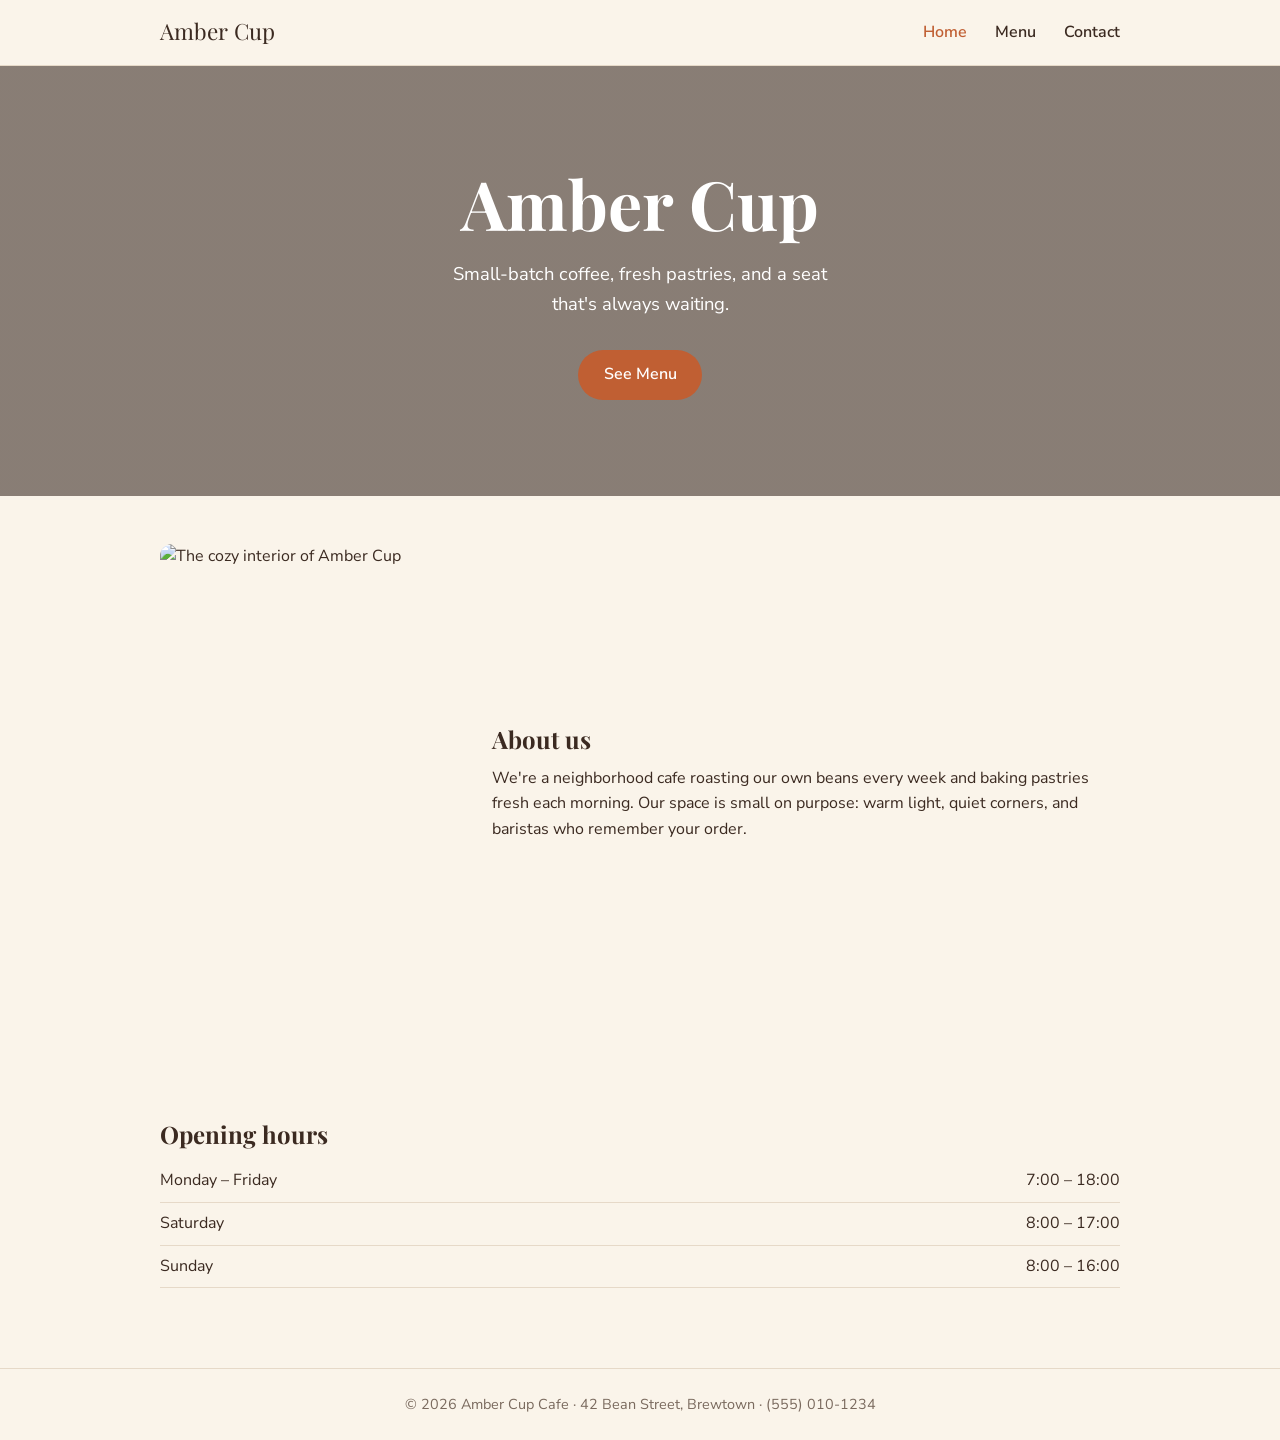
==== index.html @ 19cf6f63 "Initial commit: cafe website" ====
<!DOCTYPE html>
<html lang="en">
<head>
  <meta charset="UTF-8">
  <meta name="viewport" content="width=device-width, initial-scale=1.0">
  <title>Amber Cup Cafe | Home</title>

  <link rel="preconnect" href="https://fonts.googleapis.com">
  <link rel="preconnect" href="https://fonts.gstatic.com" crossorigin>
  <link href="https://fonts.googleapis.com/css2?family=Nunito+Sans:wght@400;600;700&family=Playfair+Display:wght@500;700&display=swap" rel="stylesheet">

  <link rel="stylesheet" href="css/style.css">
</head>
<body>

  <header class="site-header">
    <nav class="nav container" aria-label="Main navigation">
      <a href="index.html" class="brand">Amber Cup</a>
      <button class="nav-toggle" aria-expanded="false" aria-controls="nav-menu">
        <span class="bar"></span>
        <span class="bar"></span>
        <span class="bar"></span>
        <span class="sr-only">Toggle navigation</span>
      </button>
      <ul id="nav-menu" class="nav-menu">
        <li><a href="index.html" class="active" aria-current="page">Home</a></li>
        <li><a href="menu.html">Menu</a></li>
        <li><a href="contact.html">Contact</a></li>
      </ul>
    </nav>
  </header>

  <main>

    <!-- Hero -->
    <section class="hero">
      <div class="container">
        <h1>Amber Cup</h1>
        <p class="tagline">Small-batch coffee, fresh pastries, and a seat that's always waiting.</p>
        <a href="menu.html" class="btn">See Menu</a>
      </div>
    </section>

    <!-- About -->
    <section class="about container">
      <!-- Placeholder photo (picsum.photos); swap for a real one later -->
      <img
        src="https://picsum.photos/seed/ambercup-cafe/640/480"
        alt="The cozy interior of Amber Cup"
        width="640" height="480">
      <div>
        <h2>About us</h2>
        <p>We're a neighborhood cafe roasting our own beans every week and baking pastries fresh each morning. Our space is small on purpose: warm light, quiet corners, and baristas who remember your order.</p>
      </div>
    </section>

    <!-- Opening hours -->
    <section class="hours container">
      <h2>Opening hours</h2>
      <dl class="hours-list">
        <div>
          <dt>Monday &ndash; Friday</dt>
          <dd>7:00 &ndash; 18:00</dd>
        </div>
        <div>
          <dt>Saturday</dt>
          <dd>8:00 &ndash; 17:00</dd>
        </div>
        <div>
          <dt>Sunday</dt>
          <dd>8:00 &ndash; 16:00</dd>
        </div>
      </dl>
    </section>

  </main>

  <footer class="site-footer">
    <div class="container">
      <p>&copy; 2026 Amber Cup Cafe &middot; 42 Bean Street, Brewtown &middot; (555) 010-1234</p>
    </div>
  </footer>

  <script src="js/script.js"></script>
</body>
</html>
---- css/style.css ----
/* ============================================================
   Amber Cup — global stylesheet

   Mobile-first: base styles below target small screens.
   The @media block at the bottom widens the layout for
   tablets/desktops.
   ============================================================ */

/* --- Design tokens ------------------------------------------ */
:root {
  --color-bg: #faf4ea;         /* warm cream */
  --color-surface: #ffffff;
  --color-text: #3b2a21;       /* espresso brown */
  --color-muted: #7a6a5e;
  --color-accent: #c05f33;     /* terracotta */
  --color-accent-dark: #9d4b27;
  --color-border: #e6d9c8;
  --color-error: #b3402a;

  --font-heading: "Playfair Display", Georgia, serif;
  --font-body: "Nunito Sans", Arial, sans-serif;
}

/* --- Reset / base -------------------------------------------- */
*,
*::before,
*::after {
  box-sizing: border-box;
  margin: 0;
}

body {
  font-family: var(--font-body);
  color: var(--color-text);
  background-color: var(--color-bg);
  line-height: 1.6;
}

h1, h2, h3 {
  font-family: var(--font-heading);
  font-weight: 700;
  line-height: 1.2;
}

img {
  max-width: 100%;
}

[hidden] {
  display: none !important; /* beats any display rule we add elsewhere */
}

.container {
  width: min(100% - 2.5rem, 60rem);
  margin-inline: auto;
}

.narrow {
  width: min(100% - 2.5rem, 48rem);
}

/* Visually hidden but available to screen readers */
.sr-only {
  position: absolute;
  width: 1px;
  height: 1px;
  overflow: hidden;
  clip: rect(0 0 0 0);
  white-space: nowrap;
}

/* --- Header / navigation ------------------------------------- */
.site-header {
  background-color: var(--color-bg);
  border-bottom: 1px solid var(--color-border);
  position: sticky;
  top: 0;
  z-index: 10; /* keep the mobile dropdown above page content */
}

.nav {
  display: flex;
  align-items: center;
  justify-content: space-between;
  padding-block: 0.9rem;
}

.brand {
  font-family: var(--font-heading);
  font-size: 1.4rem;
  color: var(--color-text);
  text-decoration: none;
}

/* Hamburger button — shown only on small screens */
.nav-toggle {
  display: flex;
  flex-direction: column;
  gap: 5px;
  padding: 0.35rem;
  background: none;
  border: none;
  cursor: pointer;
}

.bar {
  width: 22px;
  height: 2px;
  background-color: var(--color-text);
  transition: transform 0.2s ease, opacity 0.2s ease;
}

/* Turn the three bars into an X while the menu is open */
.nav-toggle.open .bar:nth-child(1) { transform: translateY(7px) rotate(45deg); }
.nav-toggle.open .bar:nth-child(2) { opacity: 0; }
.nav-toggle.open .bar:nth-child(3) { transform: translateY(-7px) rotate(-45deg); }

/* Menu list: full-width dropdown on mobile… */
.nav-menu {
  display: none;
  position: absolute;
  left: 0;
  right: 0;
  top: 100%; /* sit just under the sticky header */
  flex-direction: column;
  gap: 0.25rem;
  list-style: none;
  padding: 1rem 1.25rem;
  background-color: var(--color-bg);
  border-bottom: 1px solid var(--color-border);
}

.nav-menu.open { display: flex; }

.nav-menu a {
  display: block;
  padding: 0.5rem 0;
  color: var(--color-text);
  text-decoration: none;
  font-weight: 600;
}

.nav-menu a:hover,
.nav-menu a.active { color: var(--color-accent); }

/* --- Buttons -------------------------------------------------- */
.btn {
  display: inline-block;
  padding: 0.75rem 1.6rem;
  background-color: var(--color-accent);
  color: #fff;
  font-family: var(--font-body);
  font-size: 1rem;
  font-weight: 600;
  text-align: center;
  text-decoration: none;
  border: none;
  border-radius: 999px;
  cursor: pointer;
  transition: background-color 0.15s ease;
}

.btn:hover { background-color: var(--color-accent-dark); }

/* --- Hero (home) ---------------------------------------------- */
.hero {
  /* Placeholder photo with a dark overlay so white text stays readable */
  background-image:
    linear-gradient(rgba(43, 28, 20, 0.55), rgba(43, 28, 20, 0.55)),
    url("https://picsum.photos/seed/ambercup-hero/1600/900");
  background-size: cover;
  background-position: center;
  color: #fff;
  text-align: center;
  padding-block: 6rem;
}

.hero h1 {
  font-size: clamp(2.6rem, 8vw, 4.25rem);
}

.tagline {
  max-width: 36ch;
  margin: 1rem auto 2rem;
  font-size: 1.15rem;
}

/* --- About / Hours (home) ------------------------------------- */
.about,
.hours {
  padding-block: 3rem;
}

.about img {
  display: block;
  width: 100%;
  border-radius: 12px;
}

.about p {
  margin-top: 0.75rem;
  max-width: 60ch;
}

.hours h2 { margin-bottom: 0.75rem; }

.hours-list > div {
  display: flex;
  justify-content: space-between;
  gap: 1rem;
  padding: 0.5rem 0;
  border-bottom: 1px solid var(--color-border);
}

/* --- Page intro (menu, contact) -------------------------------- */
.page-intro {
  padding-block: 3rem 1rem;
  text-align: center;
}

.page-intro p {
  color: var(--color-muted);
}

/* --- Menu page -------------------------------------------------- */
.menu-category {
  padding-block: 1.25rem;
}

.menu-category h2 { margin-bottom: 1rem; }

.menu-list {
  list-style: none;
  padding: 0;
  display: grid;
  gap: 1rem;
}

.menu-item {
  display: flex;
  justify-content: space-between;
  align-items: baseline;
  gap: 1rem;
  padding: 1rem 1.25rem;
  background-color: var(--color-surface);
  border: 1px solid var(--color-border);
  border-radius: 12px;
}

.menu-item-info h3 { font-size: 1.05rem; }

.menu-item-info p {
  color: var(--color-muted);
  font-size: 0.95rem;
}

.price {
  font-weight: 700;
  color: var(--color-accent);
  white-space: nowrap;
}

/* --- Contact page ------------------------------------------------ */
.contact-details address {
  font-style: normal;
  line-height: 2;
  margin-bottom: 1rem;
}

.contact-details a { color: var(--color-accent); }

.form-group {
  display: flex;
  flex-direction: column;
  gap: 0.3rem;
  margin-bottom: 1rem;
}

.form-group label { font-weight: 600; }

.form-group input,
.form-group textarea {
  font: inherit;
  color: var(--color-text);
  background-color: var(--color-surface);
  border: 1px solid var(--color-border);
  border-radius: 8px;
  padding: 0.65rem 0.8rem;
}

.form-group input:focus,
.form-group textarea:focus {
  outline: 2px solid var(--color-accent);
  outline-offset: 1px;
}

.error-message {
  min-height: 1.2em;   /* reserve a line so layout doesn't jump */
  color: var(--color-error);
}

.form-group.invalid input,
.form-group.invalid textarea {
  border-color: var(--color-error);
}

.form-success {
  padding: 1.5rem;
  background-color: var(--color-surface);
  border: 1px solid var(--color-border);
  border-left: 4px solid var(--color-accent);
  border-radius: 12px;
}

/* --- Footer -------------------------------------------------------- */
.site-footer {
  margin-top: 2rem;
  padding-block: 1.5rem;
  text-align: center;
  color: var(--color-muted);
  font-size: 0.9rem;
  border-top: 1px solid var(--color-border);
}

/* --- Tablet / desktop ----------------------------------------------- */
@media (min-width: 700px) {
  .nav-toggle { display: none; }

  /* Nav becomes a plain inline row again */
  .nav-menu {
    display: flex;
    position: static;
    flex-direction: row;
    gap: 1.75rem;
    padding: 0;
    border-bottom: none;
  }

  .nav-menu a { padding: 0; }

  .about {
    display: grid;
    grid-template-columns: 300px 1fr;
    gap: 2rem;
    align-items: center;
  }

  .contact-grid {
    display: grid;
    grid-template-columns: 1fr 1.4fr;
    gap: 3rem;
    align-items: start;
  }
}
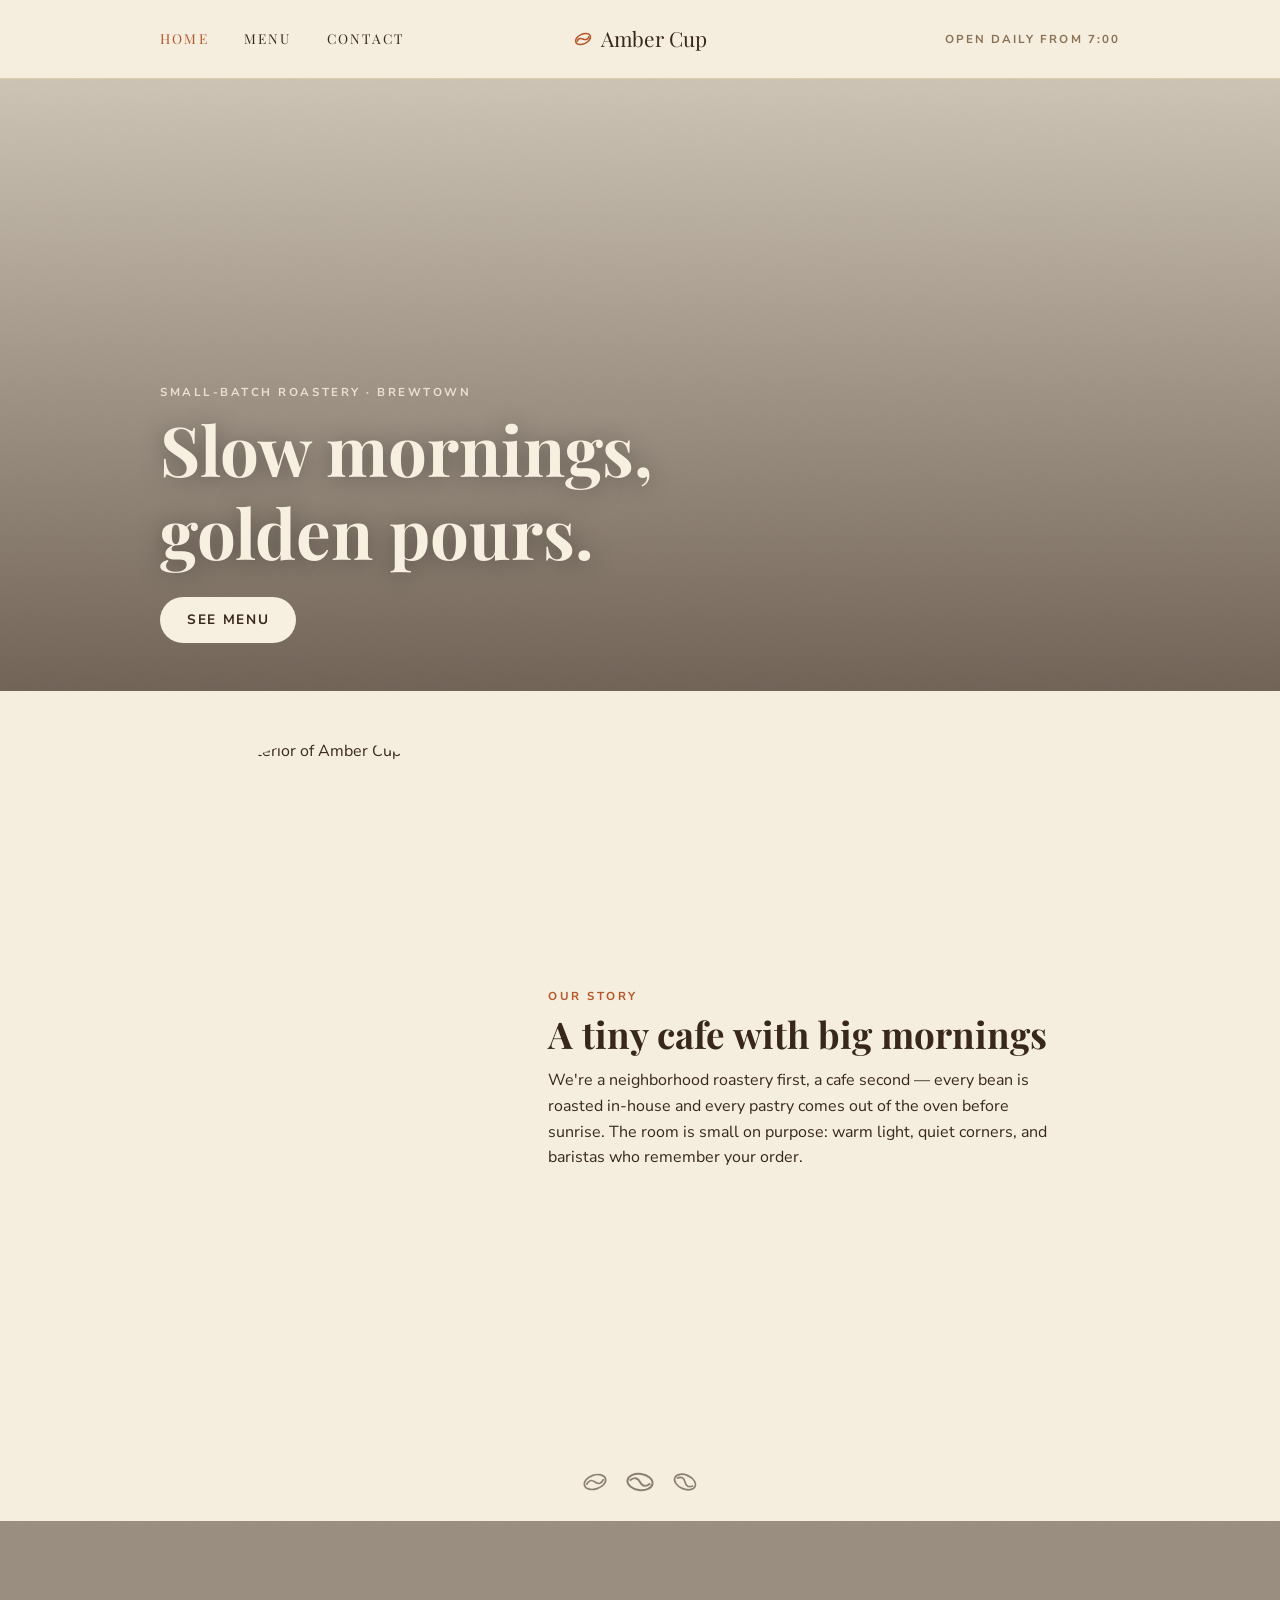
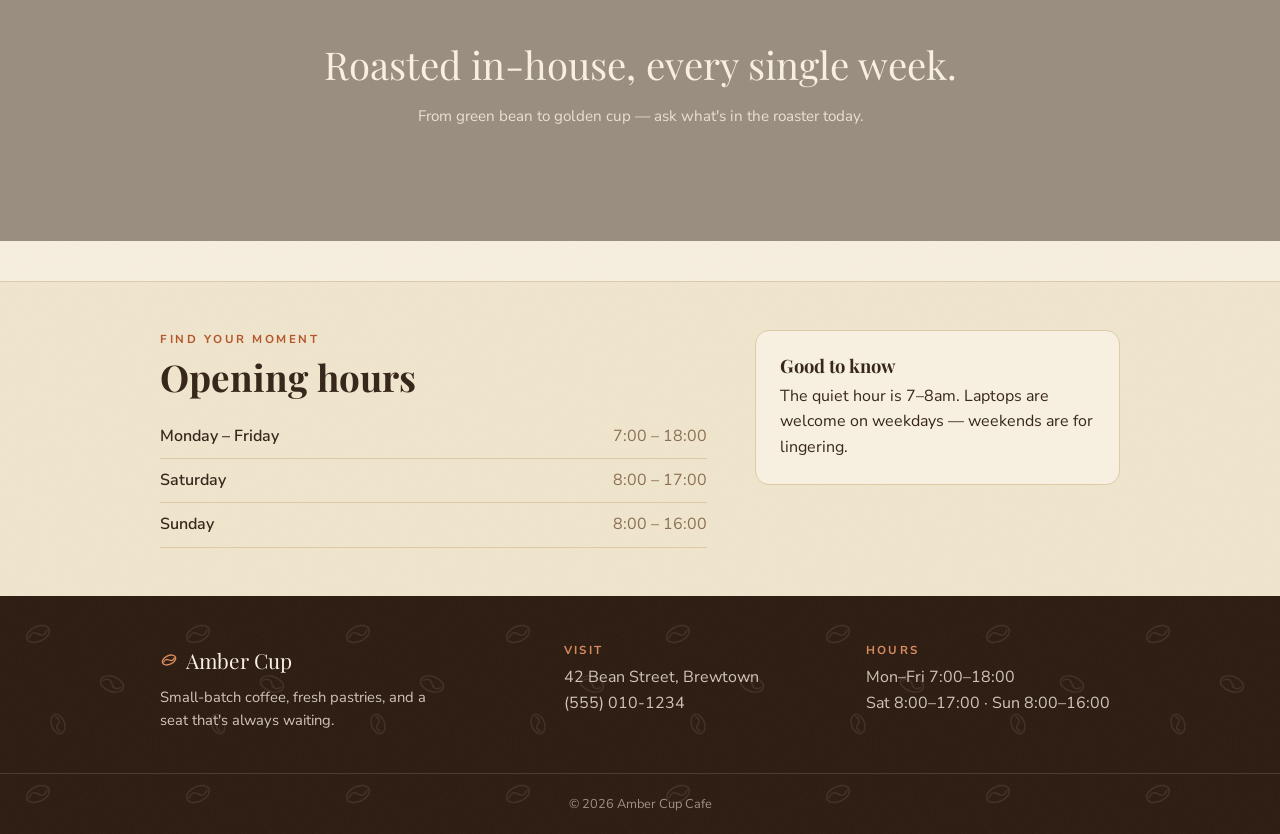
==== commit 14e05315: "added liquid glass header" ====
--- a/index.html
+++ b/index.html
@@ -13,73 +13,129 @@
 </head>
 <body>
 
-  <header class="site-header">
-    <nav class="nav container" aria-label="Main navigation">
-      <a href="index.html" class="brand">Amber Cup</a>
-      <button class="nav-toggle" aria-expanded="false" aria-controls="nav-menu">
-        <span class="bar"></span>
-        <span class="bar"></span>
-        <span class="bar"></span>
-        <span class="sr-only">Toggle navigation</span>
-      </button>
-      <ul id="nav-menu" class="nav-menu">
-        <li><a href="index.html" class="active" aria-current="page">Home</a></li>
-        <li><a href="menu.html">Menu</a></li>
-        <li><a href="contact.html">Contact</a></li>
-      </ul>
-    </nav>
-  </header>
+  <!-- Brown "frame" around the whole site, like a printed menu cover -->
+  <div class="frame">
 
-  <main>
+    <header class="site-header">
+      <nav class="nav container" aria-label="Main navigation">
+        <ul id="nav-menu" class="nav-menu">
+          <li><a href="index.html" class="active" aria-current="page">Home</a></li>
+          <li><a href="menu.html">Menu</a></li>
+          <li><a href="contact.html">Contact</a></li>
+        </ul>
+        <a href="index.html" class="brand">
+          <svg class="brand-mark" viewBox="0 0 24 24" width="20" height="20" aria-hidden="true">
+            <g fill="none" stroke="currentColor" stroke-width="1.8" transform="rotate(-25 12 12)">
+              <ellipse cx="12" cy="12" rx="9.5" ry="5.8"/>
+              <path d="M4 12 Q 8 7.5 12 12 Q 16 16.5 20 12"/>
+            </g>
+          </svg>
+          Amber Cup
+        </a>
+        <p class="nav-note">Open daily from 7:00</p>
+        <button class="nav-toggle" aria-expanded="false" aria-controls="nav-menu">
+          <span class="bar"></span>
+          <span class="bar"></span>
+          <span class="bar"></span>
+          <span class="sr-only">Toggle navigation</span>
+        </button>
+      </nav>
+    </header>
 
-    <!-- Hero -->
-    <section class="hero">
-      <div class="container">
-        <h1>Amber Cup</h1>
-        <p class="tagline">Small-batch coffee, fresh pastries, and a seat that's always waiting.</p>
-        <a href="menu.html" class="btn">See Menu</a>
-      </div>
-    </section>
+    <main>
 
-    <!-- About -->
-    <section class="about container">
-      <!-- Placeholder photo (picsum.photos); swap for a real one later -->
-      <img
-        src="https://picsum.photos/seed/ambercup-cafe/640/480"
-        alt="The cozy interior of Amber Cup"
-        width="640" height="480">
-      <div>
-        <h2>About us</h2>
-        <p>We're a neighborhood cafe roasting our own beans every week and baking pastries fresh each morning. Our space is small on purpose: warm light, quiet corners, and baristas who remember your order.</p>
-      </div>
-    </section>
+      <!-- Hero: warm-graded photo with serif headline, like the inspo shot -->
+      <section class="hero">
+        <div class="container hero-inner">
+          <p class="eyebrow hero-eyebrow">Small-batch roastery &middot; Brewtown</p>
+          <h1>Slow mornings, golden pours.</h1>
+          <a href="menu.html" class="btn btn-light">See Menu</a>
+        </div>
+      </section>
 
-    <!-- Opening hours -->
-    <section class="hours container">
-      <h2>Opening hours</h2>
-      <dl class="hours-list">
+      <!-- About -->
+      <section class="about container">
+        <!-- Placeholder photo (picsum.photos); swap for a real one later -->
+        <img
+          src="https://picsum.photos/seed/ambercup-cafe/560/680"
+          alt="The cozy interior of Amber Cup"
+          width="560" height="680">
+        <div class="about-text">
+          <p class="eyebrow">Our story</p>
+          <h2>A tiny cafe with big mornings</h2>
+          <p>We're a neighborhood roastery first, a cafe second &mdash; every bean is roasted in-house and every pastry comes out of the oven before sunrise. The room is small on purpose: warm light, quiet corners, and baristas who remember your order.</p>
+        </div>
+      </section>
+
+      <div class="bean-divider" aria-hidden="true"></div>
+
+      <!-- Full-width photo strip to break up the page -->
+      <section class="banner">
+        <div class="container">
+          <p class="banner-quote">Roasted in-house, every single week.</p>
+          <p class="banner-sub">From green bean to golden cup &mdash; ask what's in the roaster today.</p>
+        </div>
+      </section>
+
+      <!-- Opening hours -->
+      <section class="hours">
+        <div class="container hours-grid">
+          <div>
+            <p class="eyebrow">Find your moment</p>
+            <h2>Opening hours</h2>
+            <dl class="hours-list">
+              <div>
+                <dt>Monday &ndash; Friday</dt>
+                <dd>7:00 &ndash; 18:00</dd>
+              </div>
+              <div>
+                <dt>Saturday</dt>
+                <dd>8:00 &ndash; 17:00</dd>
+              </div>
+              <div>
+                <dt>Sunday</dt>
+                <dd>8:00 &ndash; 16:00</dd>
+              </div>
+            </dl>
+          </div>
+          <aside class="hours-note">
+            <h3>Good to know</h3>
+            <p>The quiet hour is 7&ndash;8am. Laptops are welcome on weekdays &mdash; weekends are for lingering.</p>
+          </aside>
+        </div>
+      </section>
+
+    </main>
+
+    <footer class="site-footer">
+      <div class="container footer-grid">
         <div>
-          <dt>Monday &ndash; Friday</dt>
-          <dd>7:00 &ndash; 18:00</dd>
+          <p class="footer-brand">
+            <svg class="brand-mark" viewBox="0 0 24 24" width="18" height="18" aria-hidden="true">
+              <g fill="none" stroke="currentColor" stroke-width="1.8" transform="rotate(-25 12 12)">
+                <ellipse cx="12" cy="12" rx="9.5" ry="5.8"/>
+                <path d="M4 12 Q 8 7.5 12 12 Q 16 16.5 20 12"/>
+              </g>
+            </svg>
+            Amber Cup
+          </p>
+          <p class="footer-blurb">Small-batch coffee, fresh pastries, and a seat that's always waiting.</p>
         </div>
         <div>
-          <dt>Saturday</dt>
-          <dd>8:00 &ndash; 17:00</dd>
+          <h2>Visit</h2>
+          <p>42 Bean Street, Brewtown<br>
+          (555) 010-1234</p>
         </div>
         <div>
-          <dt>Sunday</dt>
-          <dd>8:00 &ndash; 16:00</dd>
+          <h2>Hours</h2>
+          <p>Mon&ndash;Fri 7:00&ndash;18:00<br>
+          Sat 8:00&ndash;17:00 &middot; Sun 8:00&ndash;16:00</p>
         </div>
-      </dl>
-    </section>
+      </div>
+      <p class="footer-copy">&copy; 2026 Amber Cup Cafe</p>
+    </footer>
 
-  </main>
-
-  <footer class="site-footer">
-    <div class="container">
-      <p>&copy; 2026 Amber Cup Cafe &middot; 42 Bean Street, Brewtown &middot; (555) 010-1234</p>
-    </div>
-  </footer>
+  </div>
 
   <script src="js/script.js"></script>
 </body>
--- a/css/style.css
+++ b/css/style.css
@@ -1,24 +1,48 @@
 /* ============================================================
    Amber Cup — global stylesheet
-
-   Mobile-first: base styles below target small screens.
-   The @media block at the bottom widens the layout for
-   tablets/desktops.
+   Style: warm minimalist boutique roastery.
+
+   Layout idea: a full-bleed cream page with an espresso-brown
+   footer band. All textures are inline SVG data URIs, so the
+   site still works offline (only fonts + placeholder photos
+   need internet).
+
+   Mobile-first: base styles target small screens; the @media
+   block at the bottom widens the layout for tablets/desktops.
    ============================================================ */
 
 /* --- Design tokens ------------------------------------------ */
 :root {
-  --color-bg: #faf4ea;         /* warm cream */
-  --color-surface: #ffffff;
-  --color-text: #3b2a21;       /* espresso brown */
-  --color-muted: #7a6a5e;
-  --color-accent: #c05f33;     /* terracotta */
-  --color-accent-dark: #9d4b27;
-  --color-border: #e6d9c8;
-  --color-error: #b3402a;
+  --frame: #2b1a0f;          /* deep espresso frame + footer */
+  --cream: #f7efdf;          /* main surface */
+  --cream-soft: #f0e5cd;     /* alternating bands */
+  --kraft: #eadcbc;          /* menu-page paper */
+  --ink: #37281b;            /* body text */
+  --muted: #8a7154;
+  --accent: #b4552a;         /* terracotta */
+  --accent-dark: #8f421f;
+  --line: #ddcba8;
+  --error: #a63a22;
+
+  /* Liquid-glass header */
+  --spring: cubic-bezier(0.34, 1.56, 0.64, 1); /* overshoots slightly, like an iOS spring */
+  --glass-bg: rgba(247, 239, 223, 0.6);
+  --glass-edge: rgba(255, 255, 255, 0.6);
 
   --font-heading: "Playfair Display", Georgia, serif;
   --font-body: "Nunito Sans", Arial, sans-serif;
+
+  /* Fine grain, laid over every cream/brown surface */
+  --tex-grain: url("data:image/svg+xml,%3Csvg xmlns='http://www.w3.org/2000/svg' width='180' height='180'%3E%3Cfilter id='n'%3E%3CfeTurbulence type='fractalNoise' baseFrequency='0.85' numOctaves='2' stitchTiles='stitch'/%3E%3C/filter%3E%3Crect width='180' height='180' filter='url(%23n)' opacity='0.055'/%3E%3C/svg%3E");
+
+  /* Rougher grain for the kraft-paper menu */
+  --tex-grain-rough: url("data:image/svg+xml,%3Csvg xmlns='http://www.w3.org/2000/svg' width='260' height='260'%3E%3Cfilter id='r'%3E%3CfeTurbulence type='fractalNoise' baseFrequency='0.5' numOctaves='3' stitchTiles='stitch'/%3E%3C/filter%3E%3Crect width='260' height='260' filter='url(%23r)' opacity='0.16'/%3E%3C/svg%3E");
+
+  /* Row of three beans — section divider */
+  --tex-beans-row: url("data:image/svg+xml,%3Csvg xmlns='http://www.w3.org/2000/svg' width='140' height='30' viewBox='0 0 140 30'%3E%3Cg fill='none' stroke='%2337281b' stroke-width='1.7' opacity='0.55'%3E%3Cg transform='translate(25 15) rotate(-18)'%3E%3Cellipse rx='11' ry='7'/%3E%3Cpath d='M-9 0 Q -4 -5.5 0 0 Q 4 5.5 9 0'/%3E%3C/g%3E%3Cg transform='translate(70 15) rotate(8) scale(1.15)'%3E%3Cellipse rx='11' ry='7'/%3E%3Cpath d='M-9 0 Q -4 -5.5 0 0 Q 4 5.5 9 0'/%3E%3C/g%3E%3Cg transform='translate(115 15) rotate(24)'%3E%3Cellipse rx='11' ry='7'/%3E%3Cpath d='M-9 0 Q -4 -5.5 0 0 Q 4 5.5 9 0'/%3E%3C/g%3E%3C/g%3E%3C/svg%3E");
+
+  /* Scattered beans — footer wallpaper */
+  --tex-beans-scatter: url("data:image/svg+xml,%3Csvg xmlns='http://www.w3.org/2000/svg' width='160' height='160' viewBox='0 0 160 160'%3E%3Cg fill='none' stroke='%23f7efdf' stroke-width='1.5' opacity='0.09'%3E%3Cg transform='translate(38 38) rotate(-25)'%3E%3Cellipse rx='12' ry='7.5'/%3E%3Cpath d='M-10 0 Q -4 -6 0 0 Q 4 6 10 0'/%3E%3C/g%3E%3Cg transform='translate(112 88) rotate(20)'%3E%3Cellipse rx='12' ry='7.5'/%3E%3Cpath d='M-10 0 Q -4 -6 0 0 Q 4 6 10 0'/%3E%3C/g%3E%3Cg transform='translate(58 128) rotate(70)'%3E%3Cellipse rx='10' ry='6.5'/%3E%3Cpath d='M-8 0 Q -3 -5 0 0 Q 3 5 8 0'/%3E%3C/g%3E%3C/g%3E%3C/svg%3E");
 }
 
 /* --- Reset / base -------------------------------------------- */
@@ -31,8 +55,9 @@
 
 body {
   font-family: var(--font-body);
-  color: var(--color-text);
-  background-color: var(--color-bg);
+  color: var(--ink);
+  background-color: var(--frame);
+  background-image: var(--tex-grain);
   line-height: 1.6;
 }
 
@@ -42,24 +67,32 @@
   line-height: 1.2;
 }
 
-img {
-  max-width: 100%;
-}
-
-[hidden] {
-  display: none !important; /* beats any display rule we add elsewhere */
-}
+img { max-width: 100%; }
+
+::selection {
+  background-color: var(--accent);
+  color: #fff;
+}
+
+[hidden] { display: none !important; }
 
 .container {
   width: min(100% - 2.5rem, 60rem);
   margin-inline: auto;
 }
 
-.narrow {
-  width: min(100% - 2.5rem, 48rem);
-}
-
-/* Visually hidden but available to screen readers */
+.narrow { width: min(100% - 2.5rem, 48rem); }
+
+/* Small uppercase label used above headings */
+.eyebrow {
+  font-size: 0.72rem;
+  font-weight: 700;
+  letter-spacing: 0.22em;
+  text-transform: uppercase;
+  color: var(--accent);
+  margin-bottom: 0.4rem;
+}
+
 .sr-only {
   position: absolute;
   width: 1px;
@@ -69,30 +102,81 @@
   white-space: nowrap;
 }
 
-/* --- Header / navigation ------------------------------------- */
+/* --- The cream page panel ------------------------------------- */
+.frame {
+  background-color: var(--cream);
+  background-image: var(--tex-grain);
+}
+
+/* --- Header / navigation -------------------------------------- */
 .site-header {
-  background-color: var(--color-bg);
-  border-bottom: 1px solid var(--color-border);
+  border-bottom: 1px solid var(--line);
   position: sticky;
   top: 0;
-  z-index: 10; /* keep the mobile dropdown above page content */
+  z-index: 10;
+  /* Every state change springs, iPhone "liquid glass" style */
+  transition:
+    top 0.5s var(--spring),
+    margin 0.5s var(--spring),
+    border-radius 0.5s var(--spring),
+    border-color 0.3s ease,
+    background-color 0.3s ease,
+    box-shadow 0.3s ease;
 }
 
 .nav {
   display: flex;
   align-items: center;
   justify-content: space-between;
-  padding-block: 0.9rem;
-}
+  gap: 1rem;
+  padding-block: 1.4rem;
+  transition: padding 0.5s var(--spring);
+}
+
+/* Once scrolled past a threshold (set in js/script.js), the bar
+   morphs into a floating frosted-glass capsule */
+.site-header.scrolled {
+  top: 10px;
+  margin-inline: 12px;
+  border: 1px solid var(--glass-edge);
+  border-radius: 999px;
+  background-color: var(--glass-bg);
+  -webkit-backdrop-filter: blur(14px) saturate(1.5);
+  backdrop-filter: blur(14px) saturate(1.5);
+  box-shadow:
+    inset 0 1px 0 rgba(255, 255, 255, 0.55), /* specular top edge */
+    0 12px 28px rgba(43, 26, 15, 0.16);
+}
+
+.site-header.scrolled .nav { padding-block: 0.5rem; }
 
 .brand {
+  display: inline-flex;
+  align-items: center;
+  gap: 0.5rem;
   font-family: var(--font-heading);
-  font-size: 1.4rem;
-  color: var(--color-text);
+  font-size: 1.3rem;
+  color: var(--ink);
   text-decoration: none;
-}
-
-/* Hamburger button — shown only on small screens */
+  transition: font-size 0.5s var(--spring);
+}
+
+.site-header.scrolled .brand { font-size: 1.1rem; }
+
+/* Users who prefer less motion get instant state changes */
+@media (prefers-reduced-motion: reduce) {
+  .site-header,
+  .nav,
+  .brand {
+    transition: none;
+  }
+}
+
+.brand-mark { color: var(--accent); flex-shrink: 0; }
+
+.nav-note { display: none; }
+
+/* Hamburger button — small screens only */
 .nav-toggle {
   display: flex;
   flex-direction: column;
@@ -106,7 +190,7 @@
 .bar {
   width: 22px;
   height: 2px;
-  background-color: var(--color-text);
+  background-color: var(--ink);
   transition: transform 0.2s ease, opacity 0.2s ease;
 }
 
@@ -115,19 +199,23 @@
 .nav-toggle.open .bar:nth-child(2) { opacity: 0; }
 .nav-toggle.open .bar:nth-child(3) { transform: translateY(-7px) rotate(-45deg); }
 
-/* Menu list: full-width dropdown on mobile… */
+/* Menu list: floating glass card on mobile… */
 .nav-menu {
   display: none;
   position: absolute;
-  left: 0;
-  right: 0;
-  top: 100%; /* sit just under the sticky header */
+  left: 8px;
+  right: 8px;
+  top: calc(100% + 8px);
   flex-direction: column;
   gap: 0.25rem;
   list-style: none;
   padding: 1rem 1.25rem;
-  background-color: var(--color-bg);
-  border-bottom: 1px solid var(--color-border);
+  background-color: rgba(247, 239, 223, 0.92);
+  -webkit-backdrop-filter: blur(14px) saturate(1.5);
+  backdrop-filter: blur(14px) saturate(1.5);
+  border: 1px solid var(--glass-edge);
+  border-radius: 18px;
+  box-shadow: 0 18px 32px rgba(43, 26, 15, 0.18);
 }
 
 .nav-menu.open { display: flex; }
@@ -135,24 +223,28 @@
 .nav-menu a {
   display: block;
   padding: 0.5rem 0;
-  color: var(--color-text);
+  color: var(--ink);
   text-decoration: none;
-  font-weight: 600;
+  font-family: var(--font-heading);
+  font-size: 0.85rem;
+  letter-spacing: 0.16em;
+  text-transform: uppercase;
 }
 
 .nav-menu a:hover,
-.nav-menu a.active { color: var(--color-accent); }
-
-/* --- Buttons -------------------------------------------------- */
+.nav-menu a.active { color: var(--accent); }
+
+/* --- Buttons --------------------------------------------------- */
 .btn {
   display: inline-block;
-  padding: 0.75rem 1.6rem;
-  background-color: var(--color-accent);
+  padding: 0.75rem 1.7rem;
+  background-color: var(--accent);
   color: #fff;
   font-family: var(--font-body);
-  font-size: 1rem;
-  font-weight: 600;
-  text-align: center;
+  font-size: 0.85rem;
+  font-weight: 700;
+  letter-spacing: 0.12em;
+  text-transform: uppercase;
   text-decoration: none;
   border: none;
   border-radius: 999px;
@@ -160,114 +252,268 @@
   transition: background-color 0.15s ease;
 }
 
-.btn:hover { background-color: var(--color-accent-dark); }
-
-/* --- Hero (home) ---------------------------------------------- */
+.btn:hover { background-color: var(--accent-dark); }
+
+/* Light variant for use on top of photos */
+.btn-light {
+  background-color: var(--cream);
+  color: var(--ink);
+}
+
+.btn-light:hover { background-color: #fff; }
+
+/* --- Hero (home) ------------------------------------------------ */
 .hero {
-  /* Placeholder photo with a dark overlay so white text stays readable */
-  background-image:
-    linear-gradient(rgba(43, 28, 20, 0.55), rgba(43, 28, 20, 0.55)),
-    url("https://picsum.photos/seed/ambercup-hero/1600/900");
-  background-size: cover;
-  background-position: center;
-  color: #fff;
-  text-align: center;
-  padding-block: 6rem;
-}
+  position: relative;
+  overflow: hidden;
+  min-height: clamp(420px, 68vh, 620px);
+  display: flex;
+  align-items: flex-end; /* headline sits at the bottom, like the inspo */
+  color: var(--cream);
+}
+
+/* Photo layer, warmed up to match the palette */
+.hero::before {
+  content: "";
+  position: absolute;
+  inset: 0;
+  background: url("https://picsum.photos/seed/ambercup-hero/1600/1000") center / cover no-repeat;
+  filter: sepia(0.35) saturate(1.15) brightness(0.9);
+}
+
+/* Brown gradient so the text stays readable */
+.hero::after {
+  content: "";
+  position: absolute;
+  inset: 0;
+  background: linear-gradient(rgba(43, 26, 15, 0.2), rgba(43, 26, 15, 0.65));
+}
+
+.hero-inner {
+  position: relative;
+  z-index: 1;
+  padding-block: 3rem;
+}
+
+.hero-eyebrow { color: rgba(247, 239, 223, 0.85); }
 
 .hero h1 {
-  font-size: clamp(2.6rem, 8vw, 4.25rem);
-}
-
-.tagline {
-  max-width: 36ch;
-  margin: 1rem auto 2rem;
-  font-size: 1.15rem;
-}
-
-/* --- About / Hours (home) ------------------------------------- */
-.about,
-.hours {
-  padding-block: 3rem;
+  font-size: clamp(2.5rem, 7vw, 4.3rem);
+  max-width: 14ch;
+  margin-bottom: 1.5rem;
+  text-shadow: 0 2px 24px rgba(0, 0, 0, 0.35);
+}
+
+/* --- Bean divider ------------------------------------------------ */
+.bean-divider {
+  width: 140px;
+  height: 30px;
+  margin: 1.5rem auto;
+  background: var(--tex-beans-row) center / contain no-repeat;
+}
+
+/* --- About (home) ------------------------------------------------- */
+.about {
+  padding-block: 3rem 1.5rem;
 }
 
 .about img {
   display: block;
   width: 100%;
-  border-radius: 12px;
-}
-
-.about p {
-  margin-top: 0.75rem;
-  max-width: 60ch;
-}
-
-.hours h2 { margin-bottom: 0.75rem; }
+  /* Arched top — the boutique-cafe look */
+  border-radius: 999px 999px 14px 14px;
+  filter: sepia(0.25) saturate(1.1);
+}
+
+.about-text { margin-top: 2rem; }
+
+.about-text h2 { font-size: clamp(1.7rem, 4vw, 2.3rem); margin-bottom: 0.75rem; }
+
+.about-text p:not(.eyebrow) { max-width: 52ch; }
+
+/* --- Photo banner (home) ------------------------------------------- */
+.banner {
+  position: relative;
+  overflow: hidden;
+  min-height: 260px;
+  display: flex;
+  align-items: center;
+  text-align: center;
+  color: var(--cream);
+  margin-block: 1.5rem 0;
+}
+
+.banner::before {
+  content: "";
+  position: absolute;
+  inset: 0;
+  background: url("https://picsum.photos/seed/ambercup-roast/1600/700") center / cover no-repeat;
+  filter: sepia(0.4) saturate(1.1) brightness(0.85);
+}
+
+.banner::after {
+  content: "";
+  position: absolute;
+  inset: 0;
+  background: rgba(43, 26, 15, 0.45);
+}
+
+.banner .container {
+  position: relative;
+  z-index: 1;
+  padding-block: 3rem;
+}
+
+.banner-quote {
+  font-family: var(--font-heading);
+  font-size: clamp(1.6rem, 4vw, 2.4rem);
+  margin-bottom: 0.5rem;
+}
+
+.banner-sub {
+  font-size: 0.95rem;
+  color: rgba(247, 239, 223, 0.85);
+}
+
+/* --- Hours (home) ---------------------------------------------------- */
+.hours {
+  background-color: var(--cream-soft);
+  background-image: var(--tex-grain);
+  border-top: 1px solid var(--line);
+  padding-block: 3rem;
+  margin-top: 2.5rem;
+}
+
+.hours h2 { font-size: clamp(1.7rem, 4vw, 2.3rem); margin-bottom: 1rem; }
 
 .hours-list > div {
   display: flex;
   justify-content: space-between;
   gap: 1rem;
-  padding: 0.5rem 0;
-  border-bottom: 1px solid var(--color-border);
-}
-
-/* --- Page intro (menu, contact) -------------------------------- */
+  padding: 0.55rem 0;
+  border-bottom: 1px solid var(--line);
+}
+
+.hours-list dt { font-weight: 600; }
+
+.hours-list dd { color: var(--muted); }
+
+.hours-note {
+  margin-top: 2rem;
+  padding: 1.5rem;
+  background-color: var(--cream);
+  border: 1px solid var(--line);
+  border-radius: 14px;
+}
+
+.hours-note h3 { font-size: 1.15rem; margin-bottom: 0.4rem; }
+
+/* --- Page intro (menu, contact) --------------------------------------- */
 .page-intro {
-  padding-block: 3rem 1rem;
+  padding-block: 3rem 0.5rem;
   text-align: center;
 }
 
-.page-intro p {
-  color: var(--color-muted);
-}
-
-/* --- Menu page -------------------------------------------------- */
-.menu-category {
-  padding-block: 1.25rem;
-}
-
-.menu-category h2 { margin-bottom: 1rem; }
-
+.intro-note { color: var(--muted); }
+
+/* --- Menu page: the kraft-paper sheet ---------------------------------- */
+.paper {
+  background-color: var(--kraft);
+  background-image: var(--tex-grain-rough);
+  /* Aged, uneven edges via an inner shadow */
+  box-shadow: inset 0 0 80px rgba(56, 39, 26, 0.25);
+  padding-block: 2.5rem 4rem;
+}
+
+.paper h1 { font-size: clamp(2.3rem, 6vw, 3.4rem); }
+
+/* Ink-stamp badge */
+.stamp {
+  display: inline-block;
+  margin-top: 1.25rem;
+  padding: 0.45rem 0.9rem;
+  border: 2px solid var(--accent);
+  border-radius: 4px;
+  color: var(--accent);
+  font-size: 0.68rem;
+  font-weight: 700;
+  letter-spacing: 0.22em;
+  text-transform: uppercase;
+  transform: rotate(-4deg);
+  opacity: 0.8;
+}
+
+/* Category heading with printed rules either side */
+.menu-category h2 {
+  display: flex;
+  align-items: center;
+  gap: 1.1rem;
+  font-size: 1.6rem;
+  margin-block: 2.25rem 0.75rem;
+}
+
+.menu-category h2::before,
+.menu-category h2::after {
+  content: "";
+  flex: 1;
+  height: 1px;
+  background: rgba(55, 40, 27, 0.35);
+}
+
+/* Flat printed list with dotted leaders (name .... price) */
 .menu-list {
   list-style: none;
   padding: 0;
-  display: grid;
-  gap: 1rem;
+  max-width: 42rem;
+  margin-inline: auto;
 }
 
 .menu-item {
   display: flex;
-  justify-content: space-between;
   align-items: baseline;
-  gap: 1rem;
-  padding: 1rem 1.25rem;
-  background-color: var(--color-surface);
-  border: 1px solid var(--color-border);
-  border-radius: 12px;
-}
-
-.menu-item-info h3 { font-size: 1.05rem; }
+  padding-block: 0.85rem;
+}
+
+.menu-item-info { order: 1; }
+
+/* The dotted leader, created purely in CSS between name and price */
+.menu-item::after {
+  content: "";
+  order: 2;
+  flex: 1;
+  min-width: 2rem;
+  margin-inline: 0.75rem;
+  border-bottom: 2px dotted rgba(86, 62, 40, 0.5);
+}
+
+.menu-item-info h3 { font-size: 1.08rem; }
 
 .menu-item-info p {
-  color: var(--color-muted);
-  font-size: 0.95rem;
+  color: var(--muted);
+  font-size: 0.92rem;
 }
 
 .price {
+  order: 3;
+  font-family: var(--font-heading);
   font-weight: 700;
-  color: var(--color-accent);
+  color: var(--accent-dark);
   white-space: nowrap;
 }
 
-/* --- Contact page ------------------------------------------------ */
+/* --- Contact page ------------------------------------------------------- */
+.contact-grid { padding-block: 1rem 3rem; }
+
+.contact-details h2,
+.contact-form-section h2 { font-size: 1.4rem; margin-bottom: 0.75rem; }
+
 .contact-details address {
   font-style: normal;
   line-height: 2;
   margin-bottom: 1rem;
 }
 
-.contact-details a { color: var(--color-accent); }
+.contact-details a { color: var(--accent); }
 
 .form-group {
   display: flex;
@@ -281,74 +527,152 @@
 .form-group input,
 .form-group textarea {
   font: inherit;
-  color: var(--color-text);
-  background-color: var(--color-surface);
-  border: 1px solid var(--color-border);
+  color: var(--ink);
+  background-color: #fffdf6;
+  border: 1px solid var(--line);
   border-radius: 8px;
   padding: 0.65rem 0.8rem;
 }
 
 .form-group input:focus,
 .form-group textarea:focus {
-  outline: 2px solid var(--color-accent);
+  outline: 2px solid var(--accent);
   outline-offset: 1px;
 }
 
 .error-message {
   min-height: 1.2em;   /* reserve a line so layout doesn't jump */
-  color: var(--color-error);
+  color: var(--error);
 }
 
 .form-group.invalid input,
 .form-group.invalid textarea {
-  border-color: var(--color-error);
+  border-color: var(--error);
 }
 
 .form-success {
   padding: 1.5rem;
-  background-color: var(--color-surface);
-  border: 1px solid var(--color-border);
-  border-left: 4px solid var(--color-accent);
+  background-color: var(--cream-soft);
+  border: 1px solid var(--line);
+  border-left: 4px solid var(--accent);
   border-radius: 12px;
 }
 
-/* --- Footer -------------------------------------------------------- */
+/* --- Footer -------------------------------------------------------------- */
 .site-footer {
-  margin-top: 2rem;
-  padding-block: 1.5rem;
+  background-color: var(--frame);
+  background-image: var(--tex-beans-scatter), var(--tex-grain);
+  color: var(--cream);
+  padding-top: 3rem;
+}
+
+.site-footer h2 {
+  font-family: var(--font-body);
+  font-size: 0.72rem;
+  font-weight: 700;
+  letter-spacing: 0.2em;
+  text-transform: uppercase;
+  color: #d98d5f;
+  margin-bottom: 0.5rem;
+}
+
+.site-footer p:not(.footer-brand):not(.footer-copy) {
+  color: rgba(247, 239, 223, 0.8);
+}
+
+.footer-brand {
+  display: inline-flex;
+  align-items: center;
+  gap: 0.5rem;
+  font-family: var(--font-heading);
+  font-size: 1.3rem;
+  color: var(--cream);
+}
+
+.footer-brand .brand-mark { color: #d98d5f; }
+
+.footer-blurb {
+  max-width: 30ch;
+  margin-top: 0.5rem;
+  font-size: 0.92rem;
+}
+
+.footer-copy {
+  margin-top: 2.5rem;
+  padding-block: 1.25rem;
+  border-top: 1px solid rgba(247, 239, 223, 0.14);
   text-align: center;
-  color: var(--color-muted);
-  font-size: 0.9rem;
-  border-top: 1px solid var(--color-border);
-}
-
-/* --- Tablet / desktop ----------------------------------------------- */
+  font-size: 0.8rem;
+  color: rgba(247, 239, 223, 0.55);
+}
+
+/* --- Tablet / desktop ------------------------------------------------------ */
 @media (min-width: 700px) {
   .nav-toggle { display: none; }
 
-  /* Nav becomes a plain inline row again */
+  /* Three-part nav: links | centered brand | note — like the inspo */
+  .nav {
+    display: grid;
+    grid-template-columns: 1fr auto 1fr;
+    gap: 2rem;
+  }
+
   .nav-menu {
     display: flex;
     position: static;
     flex-direction: row;
-    gap: 1.75rem;
+    gap: 2.2rem;
+    grid-column: 1;
+    grid-row: 1;
     padding: 0;
-    border-bottom: none;
+    background: none;
+    border: none;
+    border-radius: 0;
+    box-shadow: none;
+    -webkit-backdrop-filter: none;
+    backdrop-filter: none;
   }
 
   .nav-menu a { padding: 0; }
+
+  .brand { grid-column: 2; grid-row: 1; }
+
+  .nav-note {
+    display: block;
+    grid-column: 3;
+    grid-row: 1;
+    justify-self: end;
+    font-size: 0.72rem;
+    font-weight: 700;
+    letter-spacing: 0.18em;
+    text-transform: uppercase;
+    color: var(--muted);
+  }
 
   .about {
     display: grid;
-    grid-template-columns: 300px 1fr;
-    gap: 2rem;
+    grid-template-columns: 340px 1fr;
+    gap: 3rem;
     align-items: center;
   }
 
-  .contact-grid {
+  .about-text { margin-top: 0; }
+
+  .banner { min-height: 320px; }
+
+  .hours-grid {
     display: grid;
-    grid-template-columns: 1fr 1.4fr;
+    grid-template-columns: 1.2fr 0.8fr;
     gap: 3rem;
     align-items: start;
   }
-}
+
+  .hours-note { margin-top: 0; }
+
+  .footer-grid {
+    display: grid;
+    grid-template-columns: 1.4fr 1fr 1fr;
+    gap: 3rem;
+    align-items: start;
+  }
+}
